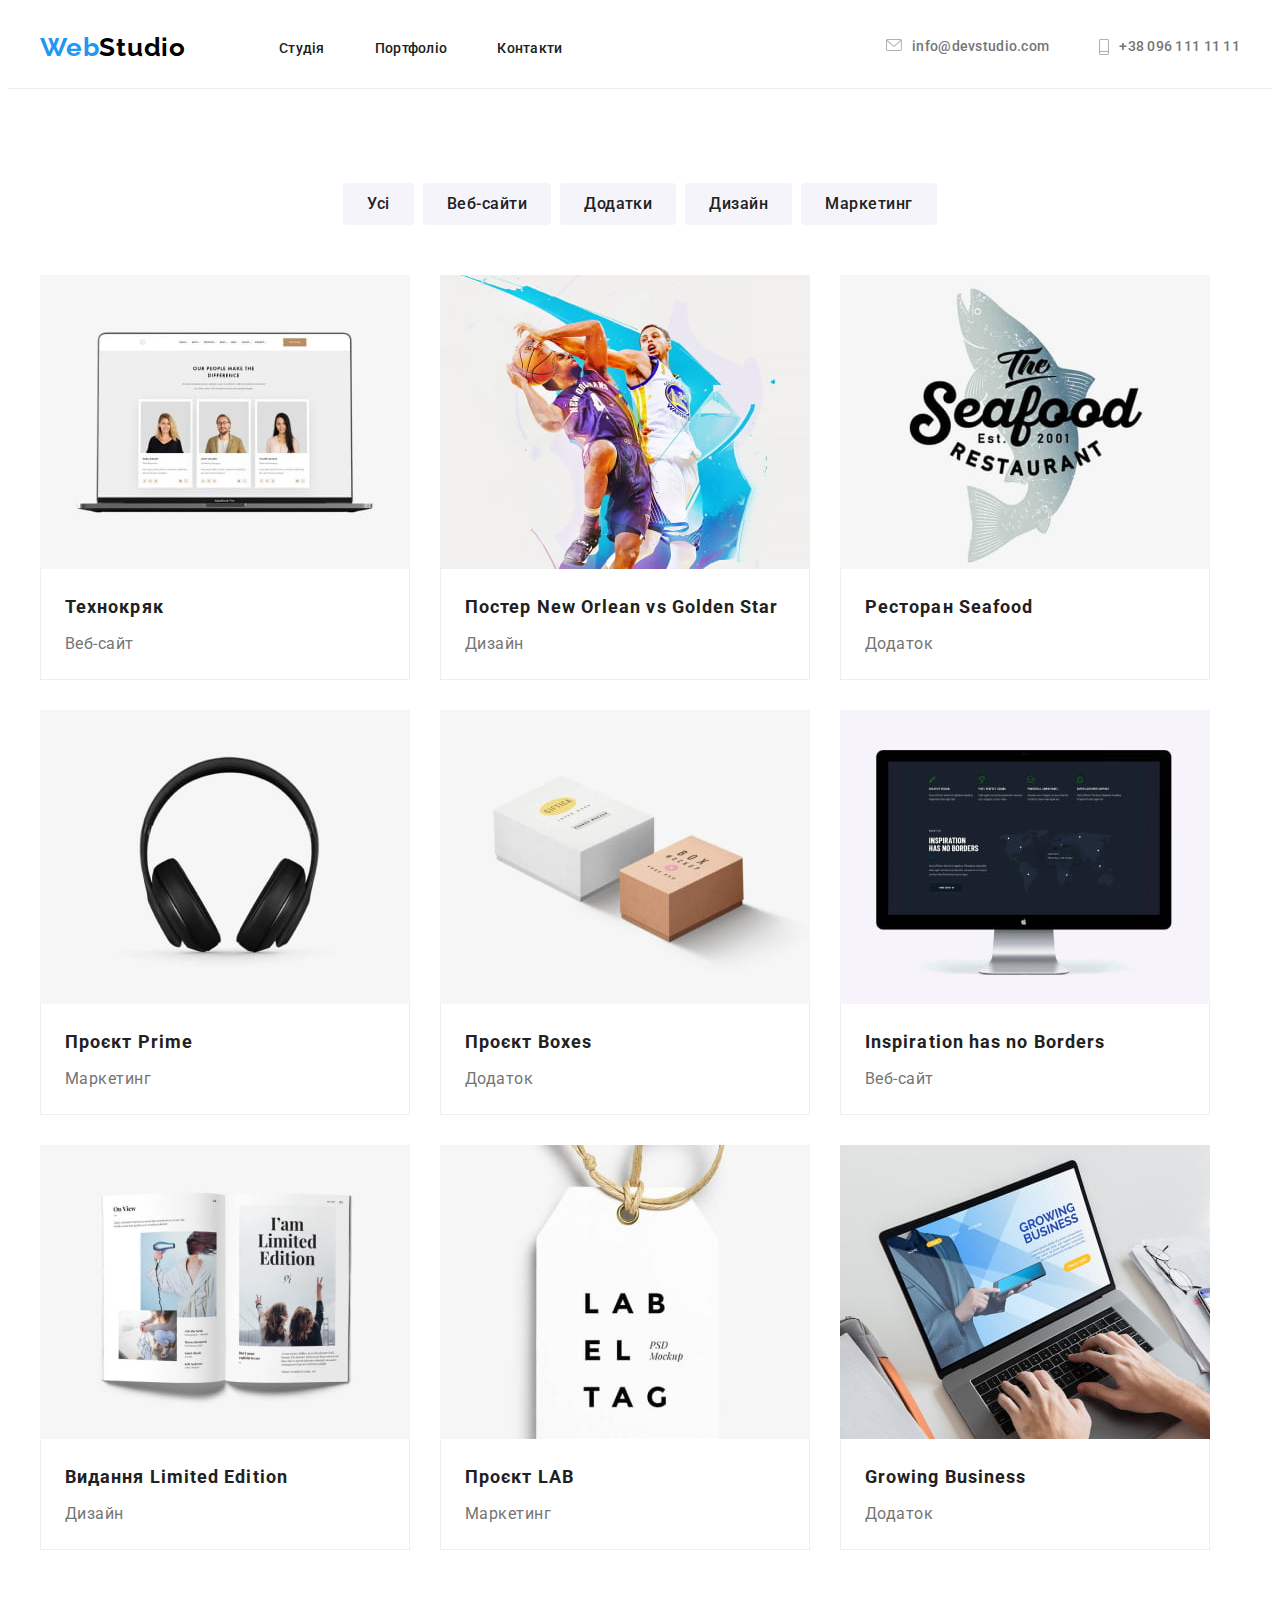
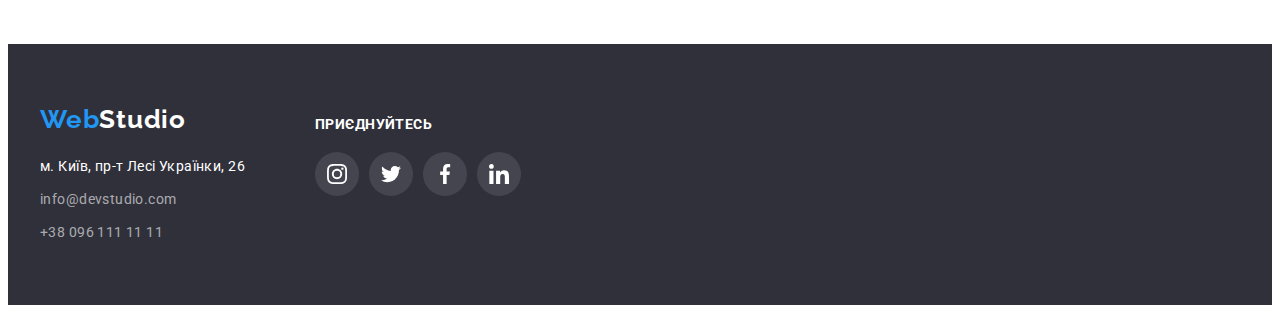
==== portfolio.html @ 315d577d "create repo hw-05" ====
<!DOCTYPE html>
<html lang="uk">
  <head>
    <meta charset="UTF-8" />
    <meta http-equiv="X-UA-Compatible" content="IE=edge" />
    <meta name="viewport" content="width=device-width, initial-scale=1.0" />
    <title>goit-markup-hw-02</title>
    <link rel="preconnect" href="https://fonts.googleapis.com" />
    <link rel="preconnect" href="https://fonts.gstatic.com" crossorigin />
    <link
      href="https://fonts.googleapis.com/css2?family=Roboto:wght@400;500;700;900&display=swap"
      rel="stylesheet"
    />
    <link rel="preconnect" href="https://fonts.googleapis.com" />
    <link rel="preconnect" href="https://fonts.gstatic.com" crossorigin />
    <link
      href="https://fonts.googleapis.com/css2?family=Raleway:wght@700&display=swap"
      rel="stylesheet"
    />
    <link
      rel="stylesheet"
      href="https://cdnjs.cloudflare.com/ajax/libs/modern-normalize/1.1.0/modern-normalize.min.css"
      integrity="sha512-wpPYUAdjBVSE4KJnH1VR1HeZfpl1ub8YT/NKx4PuQ5NmX2tKuGu6U/JRp5y+Y8XG2tV+wKQpNHVUX03MfMFn9Q=="
      crossorigin="anonymous"
      referrerpolicy="no-referrer"
    />
    <link rel="stylesheet" href="./css/styles.css" />
  </head>
  <body>
    <header class="header">
      <div class="container">
        <a class="header-logo link" href="./index.html"
          ><span class="header-logo-span">Web</span>Studio</a
        >
        <nav class="header-navigation">
          <ul class="header-list list">
            <li class="header-item item">
              <a class="header-link link" href="./index.html">Студія</a>
            </li>
            <li class="header-item item">
              <a class="header-link link" href="">Портфоліо</a>
            </li>
            <li class="header-item item">
              <a class="header-link link" href="">Контакти</a>
            </li>
          </ul>
        </nav>
        <ul class="header-list-contacts list link">
          <li class="item">
            <a class="header-mail link" href="mailto:info@devstudio.com">
              <svg class="header-mail-icon" width="16" height="12">
                <use href="./images/icons.svg#icon-envelope-hover"></use></svg
              >info@devstudio.com</a
            >
          </li>
          <li class="item">
            <a class="header-tel link" href="tel:+380961111111">
              <svg class="header-tel-icon" width="10" height="16">
                <use href="./images/icons.svg#icon-phone-hover"></use>
              </svg>
              +38 096 111 11 11</a
            >
          </li>
        </ul>
      </div>
    </header>
    <main>
      <section class="products section">
        <div class="container">
          <h1 class="menu-title visually-hidden">Портфоліо</h1>
          <ul class="menu-list list">
            <li class="item">
              <button class="btn-menu-item" type="button">Усі</button>
            </li>
            <li class="item">
              <button class="btn-menu-item" type="button">Веб-сайти</button>
            </li>
            <li class="item">
              <button class="btn-menu-item" type="button">Додатки</button>
            </li>
            <li class="item">
              <button class="btn-menu-item" type="button">Дизайн</button>
            </li>
            <li class="item">
              <button class="btn-menu-item" type="button">Маркетинг</button>
            </li>
          </ul>

          <ul class="products-list list">
            <li class="products-item">
              <img
                src="./images/portfolio-1.jpeg"
                alt="Наші продукти"
                width="370"
              />
              <div class="products-list-container">
                <h3 class="products-item-title">Технокряк</h3>
                <p class="products-item-description">Веб-сайт</p>
              </div>
            </li>
            <li class="products-item">
              <img
                src="./images/portfolio-2.jpeg"
                alt="Наші продукти"
                width="370"
              />
              <div class="products-list-container">
                <h3 class="products-item-title">
                  Постер New Orlean vs Golden Star
                </h3>
                <p class="products-item-description">Дизайн</p>
              </div>
            </li>
            <li class="products-item">
              <img
                src="./images/portfolio-3.jpeg"
                alt="Наші продукти"
                width="370"
              />
              <div class="products-list-container">
                <h3 class="products-item-title">Ресторан Seafood</h3>
                <p class="products-item-description">Додаток</p>
              </div>
            </li>
            <li class="products-item">
              <img
                src="./images/portfolio-4.jpeg"
                alt="Наші продукти"
                width="370"
              />
              <div class="products-list-container">
                <h3 class="products-item-title">Проєкт Prime</h3>
                <p class="products-item-description">Маркетинг</p>
              </div>
            </li>
            <li class="products-item">
              <img
                src="./images/portfolio-5.jpeg"
                alt="Наші продукти"
                width="370"
              />
              <div class="products-list-container">
                <h3 class="products-item-title">Проєкт Boxes</h3>
                <p class="products-item-description">Додаток</p>
              </div>
            </li>
            <li class="products-item">
              <img
                src="./images/portfolio-6.jpeg"
                alt="Наші продукти"
                width="370"
              />
              <div class="products-list-container">
                <h3 class="products-item-title">Inspiration has no Borders</h3>
                <p class="products-item-description">Веб-сайт</p>
              </div>
            </li>
            <li class="products-item">
              <img
                src="./images/portfolio-7.jpeg"
                alt="Наші продукти"
                width="370"
              />
              <div class="products-list-container">
                <h3 class="products-item-title">Видання Limited Edition</h3>
                <p class="products-item-description">Дизайн</p>
              </div>
            </li>
            <li class="products-item">
              <img
                src="./images/portfolio-8.jpeg"
                alt="Наші продукти"
                width="370"
              />
              <div class="products-list-container">
                <h3 class="products-item-title">Проєкт LAB</h3>
                <p class="products-item-description">Маркетинг</p>
              </div>
            </li>
            <li class="products-item">
              <img
                src="./images/portfolio-9.jpeg"
                alt="Наші продукти"
                width="370"
              />
              <div class="products-list-container">
                <h3 class="products-item-title">Growing Business</h3>
                <p class="products-item-description">Додаток</p>
              </div>
            </li>
          </ul>
        </div>
      </section>
    </main>
    <footer class="footer">
      <div class="container">
        <div class="footer-container-adress">
          <a class="footer-logo link" href="#"
            ><span class="footer-logo-span">Web</span>Studio</a
          >
          <address class="footer-contacts">
            <ul class="footer-list list link">
              <li class="item">
                <a
                  class="footer-adress list link"
                  href="https://goo.gl/maps/CPtrU1FHBa2aNyZL9"
                  target="_blank"
                  rel="noopener noreferrer nofollow"
                  >м. Київ, пр-т Лесі Українки, 26</a
                >
              </li>
              <li class="item">
                <a
                  class="footer-mail list link"
                  href="mailto:info@devstudio.com"
                  >info@devstudio.com</a
                >
              </li>
              <li class="item">
                <a class="footer-tel list link" href="tel:+380961111111"
                  >+38 096 111 11 11</a
                >
              </li>
            </ul>
          </address>
        </div>
        <div class="footer-container-soc">
          <p class="footer-soc-description">ПРИЄДНУЙТЕСЬ</p>
          <ul class="footer-soc-list list">
            <li class="footer-soc-item">
              <a
                href=""
                class="footer-soc-link link"
                target="_blank"
                rel="noopener noreferrer nofollow"
              >
                <svg class="footer-soc-icon" width="20" height="20">
                  <use href="./images/icons.svg#icon-instagram-2"></use>
                </svg>
              </a>
            </li>
            <li class="footer-soc-item link">
              <a
                href=""
                class="footer-soc-link link"
                target="_blank"
                rel="noopener noreferrer nofollow"
              >
                <svg class="footer-soc-icon" width="20" height="20">
                  <use href="./images/icons.svg#icon-twitter-1"></use>
                </svg>
              </a>
            </li>
            <li class="footer-soc-item link">
              <a
                href=""
                class="footer-soc-link link"
                target="_blank"
                rel="noopener noreferrer nofollow"
              >
                <svg class="footer-soc-icon" width="20" height="20">
                  <use href="./images/icons.svg#icon-facebook-1"></use>
                </svg>
              </a>
            </li>
            <li class="footer-soc-item link">
              <a
                href=""
                class="footer-soc-link link"
                target="_blank"
                rel="noopener noreferrer nofollow"
              >
                <svg class="footer-soc-icon" width="20" height="20">
                  <use href="./images/icons.svg#icon-linkedin-1"></use>
                </svg>
              </a>
            </li>
          </ul>
        </div>
      </div>
    </footer>
  </body>
</html>
---- css/styles.css ----
/* ---------------COLORS----------------*/
/* 

header-text-primary #212121
header-text-secondary #757575
header-text-accent #2196F3

hero-text-primary #ffffff

body-text-primary #212121
body-text-secondary #757575

footer-text-primary #ffffff
footer-text-secondary rgba(255, 255, 255, 0.6);
footer-text-accent #2196F3

button-background-primary #2196f3
button-background-secondary #F5F4FA
button-text-primary #ffffff
button-text-secondary #212121

background-primary #ffffff
background-secondary #2F303A
background-tertiary #F5F4FA

*/

:root {
  --background-primary: #ffffff;
  --background-secondary: #2f303a;
  --background-tertiary: #f5f4fa;
  --header-text-primary: #212121;
  --header-text-secondary: #757575;
  --header-text-accent: #2196f3;
  --hero-text-primary: #ffffff;
  --body-text-primary: #212121;
  --body-text-secondary: #757575;
  --footer-text-primary: #ffffff;
  --footer-text-secondary: rgba(255, 255, 255, 0.6);
  --footer-text-accent: #2196f3;
  --button-background-primary: #2196f3;
  --button-background-secondary: #f5f4fa;
  --button-text-primary: #ffffff;
  --button-text-secondary: #212121;
  --icon-primary: #afb1b8;
  --icon-hover: #ffffff;
  --icon-background-primary: #ffffff;
  --icon-background-secondary: #2196f3;
}

p,
h1,
h2,
h3,
h4,
h5,
h6 {
  margin: 0;
}
ul,
ol {
  margin: 0;
  padding-left: 0;
}
button {
  cursor: pointer;
}
address {
  font-style: normal;
}
img {
  display: block;
}

body {
  font-family: roboto, sans-serif;
  background: var(--background-primary);
}

.list {
  list-style: none;
}

.link {
  text-decoration: none;
}

.visually-hidden {
  position: absolute;
  white-space: nowrap;
  width: 1px;
  height: 1px;
  overflow: hidden;
  border: 0;
  padding: 0;
  clip: rect(0 0 0 0);
  clip-path: inset(50%);
  margin: -1px;
}

.container {
  width: 1200px;
  padding-left: 15px;
  padding-right: 15px;
  margin: 0 auto;
}

.section {
  padding-top: 94px;
  padding-bottom: 94px;
}

/* ---------------HEADER(MAIN+PORTFOLIO)---------------*/
.header {
  padding-top: 24px;
  padding-bottom: 25px;
  border-bottom: 1px solid #ececec;
}

.header .container {
  display: flex;
  flex-direction: row;
  align-items: center;
}

.container .header-list {
  display: flex;
  flex-direction: row;
}

.header-list .item {
  margin-right: 50px;
}

.header-list .item:last-child {
  margin-right: 0;
}

.header-link {
  font-weight: 500;
  font-size: 14px;
  line-height: 1.14;
  letter-spacing: 0.02em;
  color: var(--header-text-primary);
}

.header-link:hover,
.header-link:focus,
.header-link:active {
  color: var(--header-text-accent);
}

.header-logo {
  margin-right: 93px;

  font-family: "Raleway";
  font-weight: 700;
  font-size: 26px;
  line-height: 1.19;
  letter-spacing: 0.03em;
  color: #000000;
}
.header-logo-span {
  color: var(--header-text-accent);
}

.header-list-contacts {
  margin-left: auto;
  display: flex;
  flex-direction: row;
  justify-content: flex-end;
  align-items: center;
}

.header-list-contacts .item + .item {
  margin-left: 50px;
}

.header-mail {
  display: flex;
  font-weight: 500;
  font-size: 14px;
  line-height: 1.14;
  letter-spacing: 0.02em;
  color: var(--header-text-secondary);
}

.header-mail-icon {
  margin-right: 10px;
  fill: var(--icon-primary);
}

.header-mail:hover,
.header-mail:focus {
  color: var(--header-text-accent);
}

.header-mail:hover .header-mail-icon {
  fill: var(--icon-background-secondary);
}

.header-tel {
  display: flex;
  align-items: center;
  justify-content: center;
  font-weight: 500;
  font-size: 14px;
  line-height: 1.14;
  letter-spacing: 0.02em;
  color: var(--header-text-secondary);
}

.header-tel-icon {
  margin-right: 10px;
  fill: var(--icon-primary);
}

.header-tel:hover,
.header-tel:focus {
  color: var(--header-text-accent);
}

.header-tel:hover .header-tel-icon {
  fill: var(--icon-background-secondary);
}

/* ---------------SECTION HERO----------------*/
.hero {
  background: var(--background-secondary);
  background-image: linear-gradient(
      rgba(47, 48, 58, 0.4),
      rgba(47, 48, 58, 0.4)
    ),
    url(../images/hero-bg.jpeg);
  background-repeat: no-repeat;
  background-position: center;
  background-size: cover;
  max-width: 1600px;
  margin-left: auto;
  margin-right: auto;
  padding-top: 200px;
  padding-bottom: 200px;
  text-align: center;
}

.hero-title {
  text-align: center;
  font-weight: 900;
  font-size: 44px;
  line-height: 1.36;
  letter-spacing: 0.06em;
  text-transform: uppercase;
  color: var(--hero-text-primary);
  margin-bottom: 30px;
}

.hero-button {
  min-width: 216px;
  font-family: inherit;
  font-weight: 700;
  font-size: 16px;
  line-height: calc(30 / 16);
  letter-spacing: 0.06em;
  color: var(--hero-text-primary);
  background: var(--button-background-primary);
  box-shadow: 0px 4px 4px rgba(0, 0, 0, 0.15);
  border-radius: 4px;
  border-color: transparent;
  cursor: pointer;
  display: inline-block;
  margin: 0 auto;
  border-radius: 4px;
  padding: 10px 32px;
}

/* ---------------SECTION BENEFITS----------------*/

.benefits {
  padding-top: 94px;
}

.benefits-title {
}
.benefits .benefits-list {
  display: flex;
  justify-content: space-between;
}
.benefits-item {
  margin-left: 30px;
}

.benefits-item:first-child {
  margin-left: 0;
}

.benefits-item-title {
  font-weight: 700;
  font-size: 14px;
  line-height: calc(16 / 14);
  letter-spacing: 0.03em;
  text-transform: uppercase;
  color: var(--body-text-primary);
  margin-bottom: 10px;
}
.benefits-item-description {
  font-weight: 400;
  font-size: 14px;
  line-height: calc(24 / 14);
  letter-spacing: 0.03em;
  color: var(--body-text-secondary);
}

.benefits-list-icon {
  display: flex;
  margin-left: auto;
  margin-right: auto;
  align-items: center;
  justify-content: center;
  /* width: 270px; */
  height: 120px;
  margin-bottom: 30px;
  background-color: #f5f4fa;
  border-radius: 4px;
}
.benefits-icon {
}

/* ---------------SECTION WHATWEDO----------------*/

.whatwedo-title {
  font-weight: 700;
  font-size: 36px;
  text-align: center;
  line-height: calc(42 / 36);
  letter-spacing: 0.03em;
  color: var(--body-text-primary);
}

.whatwedo .whatwedo-list {
  display: flex;
  justify-content: space-between;
  margin-top: 50px;
}
.whatwedo-item {
}

/* ---------------SECTION TEAM----------------*/
.team {
  background: var(--background-tertiary);
}
.team-title {
  font-weight: 700;
  font-size: 36px;
  text-align: center;
  line-height: calc(42 / 36);
  letter-spacing: 0.03em;
  color: var(--body-text-primary);
  margin-bottom: 50px;
}
.container .team-list {
  display: flex;
  justify-content: space-between;
}
.team-item {
  background: #ffffff;
  box-shadow: 0px 1px 3px rgba(0, 0, 0, 0.12), 0px 1px 1px rgba(0, 0, 0, 0.14),
    0px 2px 1px rgba(0, 0, 0, 0.2);
  border-radius: 0px 0px 4px 4px;
}
.team-item-title {
  font-weight: 500;
  font-size: 16px;
  line-height: calc(19 / 16);
  /* identical to box height */
  letter-spacing: 0.03em;
  text-align: center;
  color: var(--body-text-primary);
}

.team-item-container {
  padding-top: 30px;
  padding-bottom: 30px;
}

.team-item-description {
  margin-top: 10px;
  margin-bottom: 16px;
  font-weight: 400;
  font-size: 16px;
  text-align: center;
  line-height: calc(19 / 16);
  /* identical to box height */
  letter-spacing: 0.03em;
  color: var(--body-text-secondary);
}

.team-soc-list {
  display: flex;
  justify-content: center;
  margin-left: 32px;
  margin-right: 32px;
  gap: 10px;
}

.team-soc-item {
  width: 44px;
  height: 44px;
}

.team-soc-link {
  width: 100%;
  height: 100%;
  background: var(--icon-background-primary);
  border-radius: 50%;
  display: flex;
  justify-content: center;
  align-items: center;
}

.team-soc-icon {
  fill: var(--icon-primary);
}

.team-soc-link:hover,
.team-soc-link:focus {
  background-color: var(--icon-background-secondary);
}

.team-soc-link:hover .team-soc-icon {
  fill: #ffffff;
}
.team-soc-link:focus .team-soc-icon {
  fill: #ffffff;
}

/* ---------------CLIENTS----------------*/

.clients {
}

.clients-title {
  font-weight: 700;
  font-size: 36px;
  text-align: center;
  line-height: calc(42 / 36);
  letter-spacing: 0.03em;
  color: var(--body-text-primary);
  margin-bottom: 50px;
}

.clients-list {
  display: flex;
  gap: 30px;
}

.clients-list-item {
  width: calc((100% -150px) / 6);
  height: 90px;
}

.clients-list-link {
  width: 100%;
  height: 100%;
  border: 1px solid #afb1b8;
  border-radius: 4px;
  display: flex;
  justify-content: center;
  align-items: center;
}

.clients-list-icon {
  fill: var(--icon-primary);
}

.clients-list-link:hover,
.clients-list-link:focus {
  border-color: var(--icon-background-secondary);
}

.clients-list-link:hover .clients-list-icon,
.clients-list-link:focus .clients-list-icon {
  fill: var(--icon-background-secondary);
}

/* ---------------FOOTER----------------*/
.footer {
  background: var(--background-secondary);
  padding-top: 60px;
  padding-bottom: 60px;
}

.footer .container {
  display: flex;
}

.footer-logo {
  font-family: "Raleway";
  font-style: normal;
  font-weight: 700;
  font-size: 26px;
  line-height: calc(31 / 26);
  /* identical to box height */
  letter-spacing: 0.03em;
  color: var(--footer-text-primary);
}
.footer-logo-span {
  font-family: "Raleway";
  font-style: normal;
  font-weight: 700;
  font-size: 26px;
  line-height: calc(31 / 26);
  /* identical to box height */
  letter-spacing: 0.03em;
  color: var(--footer-text-accent);
}
.footer-list {
  display: inline-block;
  padding-top: 20px;
}

.footer-list .item {
  margin-bottom: 9px;
}

.footer-list .item:last-child {
  margin-bottom: 0;
}

.footer-contacts {
}

.footer-adress {
  margin-top: 20px;
  font-style: normal;
  font-weight: 400;
  font-size: 14px;
  line-height: 1.71;
  /* or 171% */
  letter-spacing: 0.03em;
  color: var(--footer-text-primary);
}

.footer-adress:hover,
.footer-adress:focus {
  color: var(--footer-text-accent);
}

.footer-mail {
  font-style: normal;
  font-weight: 400;
  font-size: 14px;
  line-height: 1.71;
  /* or 171% */
  letter-spacing: 0.03em;
  color: var(--footer-text-secondary);
}

.footer-mail:hover,
.footer-mail:focus {
  color: var(--footer-text-accent);
}

.footer-tel {
  font-style: normal;
  font-weight: 400;
  font-size: 14px;
  line-height: 1.71;
  /* or 171% */
  letter-spacing: 0.03em;
  color: var(--footer-text-secondary);
}

.footer-tel:hover,
.footer-tel:focus {
  color: var(--footer-text-accent);
}

.footer-container-soc {
  margin-top: 12px;
  margin-left: 70px;
}

.footer-soc-description {
  margin-bottom: 20px;
  font-family: "Roboto";
  font-style: normal;
  font-weight: 700;
  font-size: 14px;
  line-height: 16px;
  letter-spacing: 0.03em;
  text-transform: uppercase;
  color: #ffffff;
}

.footer-soc-list {
  display: flex;
  align-items: center;
  justify-content: center;
  gap: 10px;
}

.footer-soc-item {
}

.footer-soc-link {
  width: 44px;
  height: 44px;
  display: flex;
  align-items: center;
  justify-content: center;
  background: rgba(255, 255, 255, 0.1);
  border-radius: 50%;
}

.footer-soc-icon {
  fill: var(--icon-hover);
}

.footer-soc-link:hover {
  background: var(--icon-background-secondary);
}

.footer-soc-link:focus {
  background: var(--icon-background-secondary);
}
/* ---------------PORTFOLIO MENU----------------*/

.menu-title {
}

.container .menu-list {
  display: flex;
  justify-content: center;
}
.menu-list {
  margin-bottom: 50px;
}
.btn-menu-item {
  padding-top: 6px;
  padding-bottom: 6px;
  padding-left: 22px;
  padding-right: 22px;
  font-family: "Roboto";
  font-weight: 500;
  font-size: 16px;
  line-height: calc(26 / 16);
  text-align: center;
  letter-spacing: 0.03em;
  color: var(--body-text-primary);
  background: var(--button-background-secondary);
  border-radius: 4px;
  border-color: transparent;

  cursor: pointer;
}
.menu-list .item {
  margin-right: 9px;
}

.menu-list .item:last-child {
  margin-right: 0;
}

.btn-menu-item:hover,
.btn-menu-item:focus,
.btn-menu-item:active {
  color: var(--button-text-primary);
  background: var(--button-background-primary);
  box-shadow: 0px 3px 1px rgba(0, 0, 0, 0.1), 0px 1px 2px rgba(0, 0, 0, 0.08),
    0px 2px 2px rgba(0, 0, 0, 0.12);
}

/* ---------------PORTFOLIO PRODUCTS----------------*/

img {
  display: block;
  max-width: 100%;
  height: auto;
}

.products {
  padding-top: 94px;
  padding-bottom: 94px;
}
.container .products-list {
  display: flex;
  flex-wrap: wrap;
  gap: 30px;
}

.products-item:hover {
  box-shadow: 0px 1px 1px rgba(0, 0, 0, 0.12), 0px 4px 4px rgba(0, 0, 0, 0.06),
    1px 4px 6px rgba(0, 0, 0, 0.16);
}

.products-item .img {
  display: block;
  max-width: 100%;
  height: auto;
}
.products-item-title {
  font-weight: 700;
  font-size: 18px;
  line-height: calc(36 / 18);
  letter-spacing: 0.06em;
  color: var(--body-text-primary);
  margin-bottom: 4px;
}
.products-item-description {
  font-weight: 400;
  font-size: 16px;
  line-height: calc(30 / 16);
  letter-spacing: 0.03em;
  color: var(--body-text-secondary);
}

.products-list-container {
  padding-top: 20px;
  padding-bottom: 20px;
  padding-left: 24px;
  padding-right: 24px;
  background: #ffffff;
  border-left: 1px solid #eeeeee;
  border-right: 1px solid #eeeeee;
  border-bottom: 1px solid #eeeeee;
}
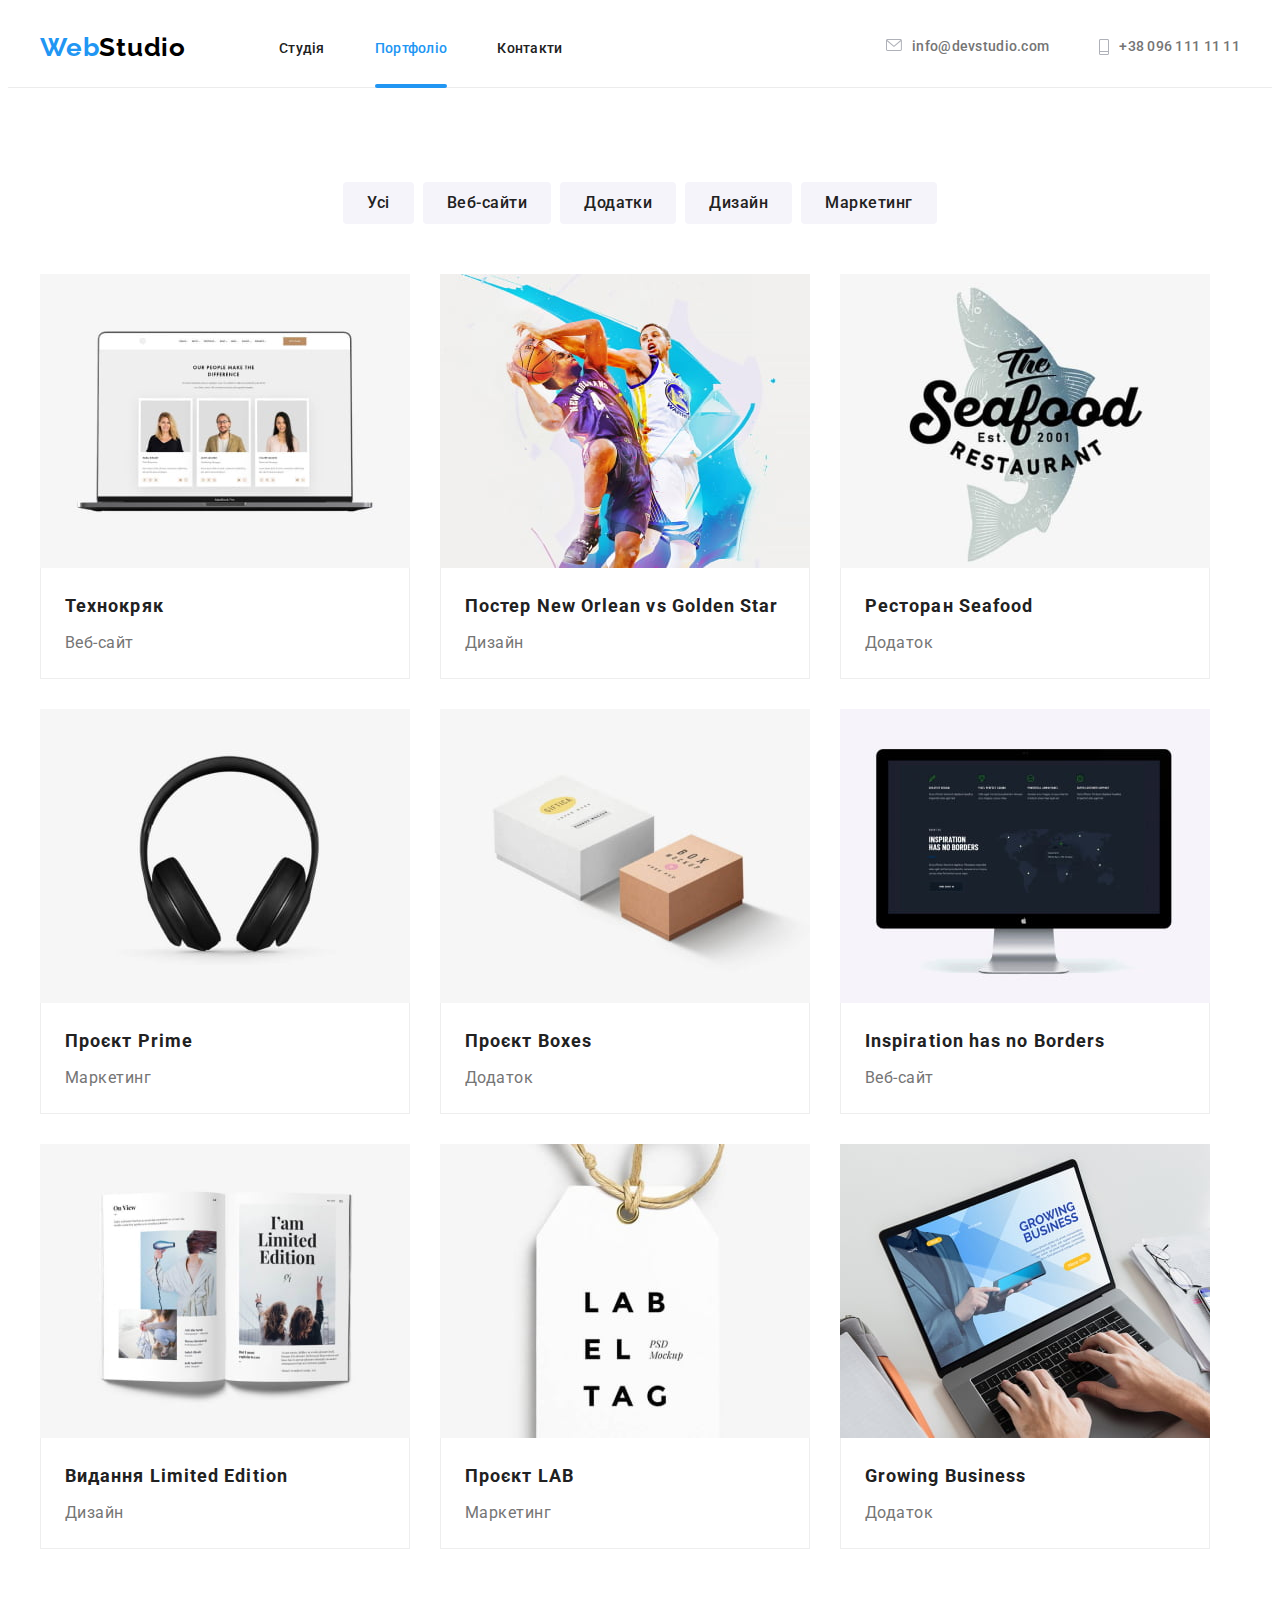
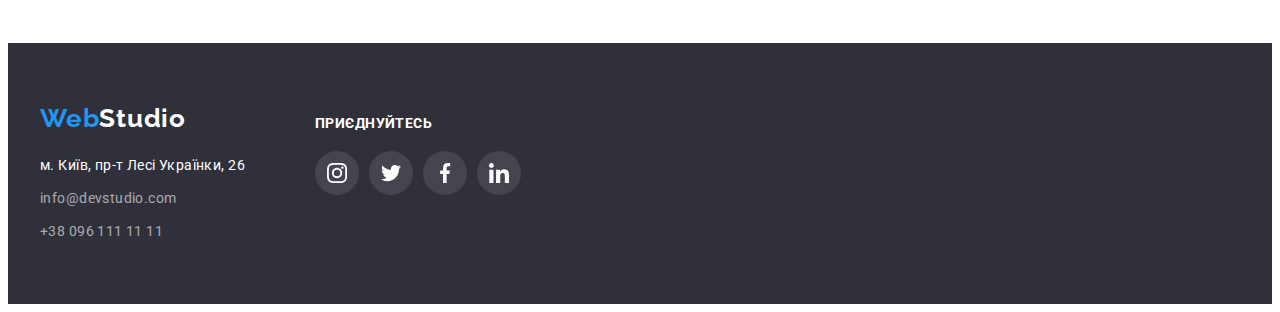
==== commit 631d7924: "Ready to check" ====
--- a/portfolio.html
+++ b/portfolio.html
@@ -38,7 +38,9 @@
               <a class="header-link link" href="./index.html">Студія</a>
             </li>
             <li class="header-item item">
-              <a class="header-link link" href="">Портфоліо</a>
+              <a class="header-link link current" href="./portfolio.html"
+                >Портфоліо</a
+              >
             </li>
             <li class="header-item item">
               <a class="header-link link" href="">Контакти</a>
@@ -88,22 +90,38 @@
 
           <ul class="products-list list">
             <li class="products-item">
-              <img
-                src="./images/portfolio-1.jpeg"
-                alt="Наші продукти"
-                width="370"
-              />
+              <div class="products-top-wrap">
+                <img
+                  src="./images/portfolio-1.jpeg"
+                  alt="Наші продукти"
+                  width="370"
+                />
+                <p class="products-top-text">
+                  Ресурс пропонує комплексні пропозиції з різним рівнем
+                  функціоналу та сервісів. Все це дозволить відвідувачу отримати
+                  вичерпні відомості про компанію чи приватну особу.
+                </p>
+              </div>
+
               <div class="products-list-container">
                 <h3 class="products-item-title">Технокряк</h3>
                 <p class="products-item-description">Веб-сайт</p>
               </div>
             </li>
             <li class="products-item">
-              <img
-                src="./images/portfolio-2.jpeg"
-                alt="Наші продукти"
-                width="370"
-              />
+              <div class="products-top-wrap">
+                <img
+                  src="./images/portfolio-2.jpeg"
+                  alt="Наші продукти"
+                  width="370"
+                />
+                <p class="products-top-text">
+                  Ресурс пропонує комплексні пропозиції з різним рівнем
+                  функціоналу та сервісів. Все це дозволить відвідувачу отримати
+                  вичерпні відомості про компанію чи приватну особу.
+                </p>
+              </div>
+
               <div class="products-list-container">
                 <h3 class="products-item-title">
                   Постер New Orlean vs Golden Star
@@ -112,77 +130,133 @@
               </div>
             </li>
             <li class="products-item">
-              <img
-                src="./images/portfolio-3.jpeg"
-                alt="Наші продукти"
-                width="370"
-              />
+              <div class="products-top-wrap">
+                <img
+                  src="./images/portfolio-3.jpeg"
+                  alt="Наші продукти"
+                  width="370"
+                />
+                <p class="products-top-text">
+                  Ресурс пропонує комплексні пропозиції з різним рівнем
+                  функціоналу та сервісів. Все це дозволить відвідувачу отримати
+                  вичерпні відомості про компанію чи приватну особу.
+                </p>
+              </div>
+
               <div class="products-list-container">
                 <h3 class="products-item-title">Ресторан Seafood</h3>
                 <p class="products-item-description">Додаток</p>
               </div>
             </li>
             <li class="products-item">
-              <img
-                src="./images/portfolio-4.jpeg"
-                alt="Наші продукти"
-                width="370"
-              />
+              <div class="products-top-wrap">
+                <img
+                  src="./images/portfolio-4.jpeg"
+                  alt="Наші продукти"
+                  width="370"
+                />
+                <p class="products-top-text">
+                  Ресурс пропонує комплексні пропозиції з різним рівнем
+                  функціоналу та сервісів. Все це дозволить відвідувачу отримати
+                  вичерпні відомості про компанію чи приватну особу.
+                </p>
+              </div>
+
               <div class="products-list-container">
                 <h3 class="products-item-title">Проєкт Prime</h3>
                 <p class="products-item-description">Маркетинг</p>
               </div>
             </li>
             <li class="products-item">
-              <img
-                src="./images/portfolio-5.jpeg"
-                alt="Наші продукти"
-                width="370"
-              />
+              <div class="products-top-wrap">
+                <img
+                  src="./images/portfolio-5.jpeg"
+                  alt="Наші продукти"
+                  width="370"
+                />
+                <p class="products-top-text">
+                  Ресурс пропонує комплексні пропозиції з різним рівнем
+                  функціоналу та сервісів. Все це дозволить відвідувачу отримати
+                  вичерпні відомості про компанію чи приватну особу.
+                </p>
+              </div>
+
               <div class="products-list-container">
                 <h3 class="products-item-title">Проєкт Boxes</h3>
                 <p class="products-item-description">Додаток</p>
               </div>
             </li>
             <li class="products-item">
-              <img
-                src="./images/portfolio-6.jpeg"
-                alt="Наші продукти"
-                width="370"
-              />
+              <div class="products-top-wrap">
+                <img
+                  src="./images/portfolio-6.jpeg"
+                  alt="Наші продукти"
+                  width="370"
+                />
+                <p class="products-top-text">
+                  Ресурс пропонує комплексні пропозиції з різним рівнем
+                  функціоналу та сервісів. Все це дозволить відвідувачу отримати
+                  вичерпні відомості про компанію чи приватну особу.
+                </p>
+              </div>
+
               <div class="products-list-container">
                 <h3 class="products-item-title">Inspiration has no Borders</h3>
                 <p class="products-item-description">Веб-сайт</p>
               </div>
             </li>
             <li class="products-item">
-              <img
-                src="./images/portfolio-7.jpeg"
-                alt="Наші продукти"
-                width="370"
-              />
+              <div class="products-top-wrap">
+                <img
+                  src="./images/portfolio-7.jpeg"
+                  alt="Наші продукти"
+                  width="370"
+                />
+                <p class="products-top-text">
+                  Ресурс пропонує комплексні пропозиції з різним рівнем
+                  функціоналу та сервісів. Все це дозволить відвідувачу отримати
+                  вичерпні відомості про компанію чи приватну особу.
+                </p>
+              </div>
+
               <div class="products-list-container">
                 <h3 class="products-item-title">Видання Limited Edition</h3>
                 <p class="products-item-description">Дизайн</p>
               </div>
             </li>
             <li class="products-item">
-              <img
-                src="./images/portfolio-8.jpeg"
-                alt="Наші продукти"
-                width="370"
-              />
+              <div class="products-top-wrap">
+                <img
+                  src="./images/portfolio-8.jpeg"
+                  alt="Наші продукти"
+                  width="370"
+                />
+                <p class="products-top-text">
+                  Ресурс пропонує комплексні пропозиції з різним рівнем
+                  функціоналу та сервісів. Все це дозволить відвідувачу отримати
+                  вичерпні відомості про компанію чи приватну особу.
+                </p>
+              </div>
+
               <div class="products-list-container">
                 <h3 class="products-item-title">Проєкт LAB</h3>
                 <p class="products-item-description">Маркетинг</p>
               </div>
             </li>
             <li class="products-item">
-              <img
-                src="./images/portfolio-9.jpeg"
-                alt="Наші продукти"
-                width="370"
-              />
+              <div class="products-top-wrap">
+                <img
+                  src="./images/portfolio-9.jpeg"
+                  alt="Наші продукти"
+                  width="370"
+                />
+                <p class="products-top-text">
+                  Ресурс пропонує комплексні пропозиції з різним рівнем
+                  функціоналу та сервісів. Все це дозволить відвідувачу отримати
+                  вичерпні відомості про компанію чи приватну особу.
+                </p>
+              </div>
+
               <div class="products-list-container">
                 <h3 class="products-item-title">Growing Business</h3>
                 <p class="products-item-description">Додаток</p>
--- a/css/styles.css
+++ b/css/styles.css
@@ -113,7 +113,7 @@
 /* ---------------HEADER(MAIN+PORTFOLIO)---------------*/
 .header {
   padding-top: 24px;
-  padding-bottom: 25px;
+  padding-bottom: 24px;
   border-bottom: 1px solid #ececec;
 }
 
@@ -142,12 +142,37 @@
   line-height: 1.14;
   letter-spacing: 0.02em;
   color: var(--header-text-primary);
+  padding-top: 32px;
+  padding-bottom: 32px;
+  transition: color 250ms cubic-bezier(0.4, 0, 0.2, 1);
+  position: relative;
 }
 
 .header-link:hover,
-.header-link:focus,
-.header-link:active {
+.header-link:focus {
   color: var(--header-text-accent);
+}
+
+.header-link.current {
+  color: var(--header-text-accent);
+}
+
+.header-link::after {
+  content: "";
+
+  display: block;
+  width: 100%;
+  height: 4px;
+  background-color: #2196f3;
+  border-radius: 2px;
+  position: absolute;
+  left: 0;
+  bottom: 0;
+  opacity: 0;
+}
+
+.header-link.current::after {
+  opacity: 1;
 }
 
 .header-logo {
@@ -183,11 +208,15 @@
   line-height: 1.14;
   letter-spacing: 0.02em;
   color: var(--header-text-secondary);
+  transition: color 250ms cubic-bezier(0.4, 0, 0.2, 1),
+    fill 250ms cubic-bezier(0.4, 0, 0.2, 1);
 }
 
 .header-mail-icon {
   margin-right: 10px;
   fill: var(--icon-primary);
+  transition: color 250ms cubic-bezier(0.4, 0, 0.2, 1),
+    fill 250ms cubic-bezier(0.4, 0, 0.2, 1);
 }
 
 .header-mail:hover,
@@ -208,11 +237,15 @@
   line-height: 1.14;
   letter-spacing: 0.02em;
   color: var(--header-text-secondary);
+  transition: color 250ms cubic-bezier(0.4, 0, 0.2, 1),
+    fill 250ms cubic-bezier(0.4, 0, 0.2, 1);
 }
 
 .header-tel-icon {
   margin-right: 10px;
   fill: var(--icon-primary);
+  transition: color 250ms cubic-bezier(0.4, 0, 0.2, 1),
+    fill 250ms cubic-bezier(0.4, 0, 0.2, 1);
 }
 
 .header-tel:hover,
@@ -342,6 +375,35 @@
   margin-top: 50px;
 }
 .whatwedo-item {
+  position: relative;
+}
+
+.whatedo-item-wrapper {
+}
+
+.whatedo-description-wrapper {
+  position: absolute;
+  display: flex;
+  justify-content: center;
+  align-items: center;
+  width: 100%;
+  height: 70px;
+  left: 0;
+  bottom: 0;
+  background: rgba(47, 48, 58, 0.8);
+}
+
+.whatwedo-item-title {
+  font-family: "Roboto";
+  font-style: normal;
+  font-weight: 700;
+  font-size: 14px;
+  line-height: 16px;
+  text-align: center;
+  letter-spacing: 0.03em;
+  text-transform: uppercase;
+
+  color: #ffffff;
 }
 
 /* ---------------SECTION TEAM----------------*/
@@ -415,10 +477,14 @@
   display: flex;
   justify-content: center;
   align-items: center;
+  transition: background-color 250ms cubic-bezier(0.4, 0, 0.2, 1),
+    fill 250ms cubic-bezier(0.4, 0, 0.2, 1);
 }
 
 .team-soc-icon {
   fill: var(--icon-primary);
+  transition: background-color 250ms cubic-bezier(0.4, 0, 0.2, 1),
+    fill 250ms cubic-bezier(0.4, 0, 0.2, 1);
 }
 
 .team-soc-link:hover,
@@ -466,10 +532,12 @@
   display: flex;
   justify-content: center;
   align-items: center;
+  transition: border-color 250ms cubic-bezier(0.4, 0, 0.2, 1);
 }
 
 .clients-list-icon {
   fill: var(--icon-primary);
+  transition: fill 250ms cubic-bezier(0.4, 0, 0.2, 1);
 }
 
 .clients-list-link:hover,
@@ -538,6 +606,7 @@
   /* or 171% */
   letter-spacing: 0.03em;
   color: var(--footer-text-primary);
+  transition: color 250ms cubic-bezier(0.4, 0, 0.2, 1);
 }
 
 .footer-adress:hover,
@@ -553,6 +622,7 @@
   /* or 171% */
   letter-spacing: 0.03em;
   color: var(--footer-text-secondary);
+  transition: color 250ms cubic-bezier(0.4, 0, 0.2, 1);
 }
 
 .footer-mail:hover,
@@ -568,6 +638,7 @@
   /* or 171% */
   letter-spacing: 0.03em;
   color: var(--footer-text-secondary);
+  transition: color 250ms cubic-bezier(0.4, 0, 0.2, 1);
 }
 
 .footer-tel:hover,
@@ -610,10 +681,13 @@
   justify-content: center;
   background: rgba(255, 255, 255, 0.1);
   border-radius: 50%;
+  transition: background 250ms cubic-bezier(0.4, 0, 0.2, 1),
+    fill 250ms cubic-bezier(0.4, 0, 0.2, 1);
 }
 
 .footer-soc-icon {
   fill: var(--icon-hover);
+  transition: fill 250ms cubic-bezier(0.4, 0, 0.2, 1);
 }
 
 .footer-soc-link:hover {
@@ -623,6 +697,60 @@
 .footer-soc-link:focus {
   background: var(--icon-background-secondary);
 }
+
+/* ---------------MODAL----------------*/
+
+.backdrop {
+  width: 100%;
+  height: 100%;
+  position: fixed;
+  top: 0;
+  background-color: rgba(0, 0, 0, 0.2);
+  transition: opacity 300ms linear, visibility 300ms linear;
+}
+
+.modal {
+  width: 528px;
+  min-height: 581px;
+  background: #ffffff;
+  box-shadow: 0px 1px 3px rgba(0, 0, 0, 0.12), 0px 1px 1px rgba(0, 0, 0, 0.14),
+    0px 2px 1px rgba(0, 0, 0, 0.2);
+  border-radius: 4px;
+  position: absolute;
+  top: 50%;
+  left: 50%;
+  transform: translate(-50%, -50%) scaleY(1);
+  transition: transform 300ms linear;
+}
+
+.backdrop.is-hidden .modal {
+  transform: translate(-50%, -50%) scaleY(0);
+}
+
+.modal-close {
+  width: 30px;
+  height: 30px;
+  background-color: transparent;
+  border: 1px solid rgba(0, 0, 0, 0.1);
+  border-radius: 50%;
+  position: absolute;
+  right: 8px;
+  top: 8px;
+  display: flex;
+  align-items: center;
+  justify-content: center;
+  cursor: pointer;
+}
+
+.modal-close-icon {
+}
+
+.backdrop.is-hidden {
+  opacity: 0;
+  visibility: hidden;
+  pointer-events: none;
+}
+
 /* ---------------PORTFOLIO MENU----------------*/
 
 .menu-title {
@@ -650,7 +778,9 @@
   background: var(--button-background-secondary);
   border-radius: 4px;
   border-color: transparent;
-
+  transition: color 250ms cubic-bezier(0.4, 0, 0.2, 1),
+    background 250ms cubic-bezier(0.4, 0, 0.2, 1),
+    box-shadow 250ms cubic-bezier(0.4, 0, 0.2, 1);
   cursor: pointer;
 }
 .menu-list .item {
@@ -688,9 +818,20 @@
   gap: 30px;
 }
 
+.products-item {
+  position: relative;
+  width: 370px;
+  transition: box-shadow 250ms cubic-bezier(0.4, 0, 0.2, 1),
+    transform 250ms cubic-bezier(0.4, 0, 0.2, 1);
+}
+
 .products-item:hover {
   box-shadow: 0px 1px 1px rgba(0, 0, 0, 0.12), 0px 4px 4px rgba(0, 0, 0, 0.06),
     1px 4px 6px rgba(0, 0, 0, 0.16);
+}
+
+.products-item:hover .products-top-text {
+  transform: translateY(0);
 }
 
 .products-item .img {
@@ -712,6 +853,31 @@
   line-height: calc(30 / 16);
   letter-spacing: 0.03em;
   color: var(--body-text-secondary);
+}
+
+.products-top-wrap {
+  position: relative;
+  overflow: hidden;
+}
+
+.products-top-text {
+  position: absolute;
+  top: 0;
+  padding-top: 64px;
+  padding-bottom: 64px;
+  padding-left: 24px;
+  padding-right: 24px;
+  font-family: "Roboto";
+  font-style: normal;
+  font-weight: 400;
+  font-size: 18px;
+  line-height: 28px;
+  letter-spacing: 0.03em;
+  color: #ffffff;
+  background: rgba(33, 150, 243, 0.9);
+  transform: translateY(100%);
+  transition: transform 250ms cubic-bezier(0.4, 0, 0.2, 1);
+  overflow: auto;
 }
 
 .products-list-container {
